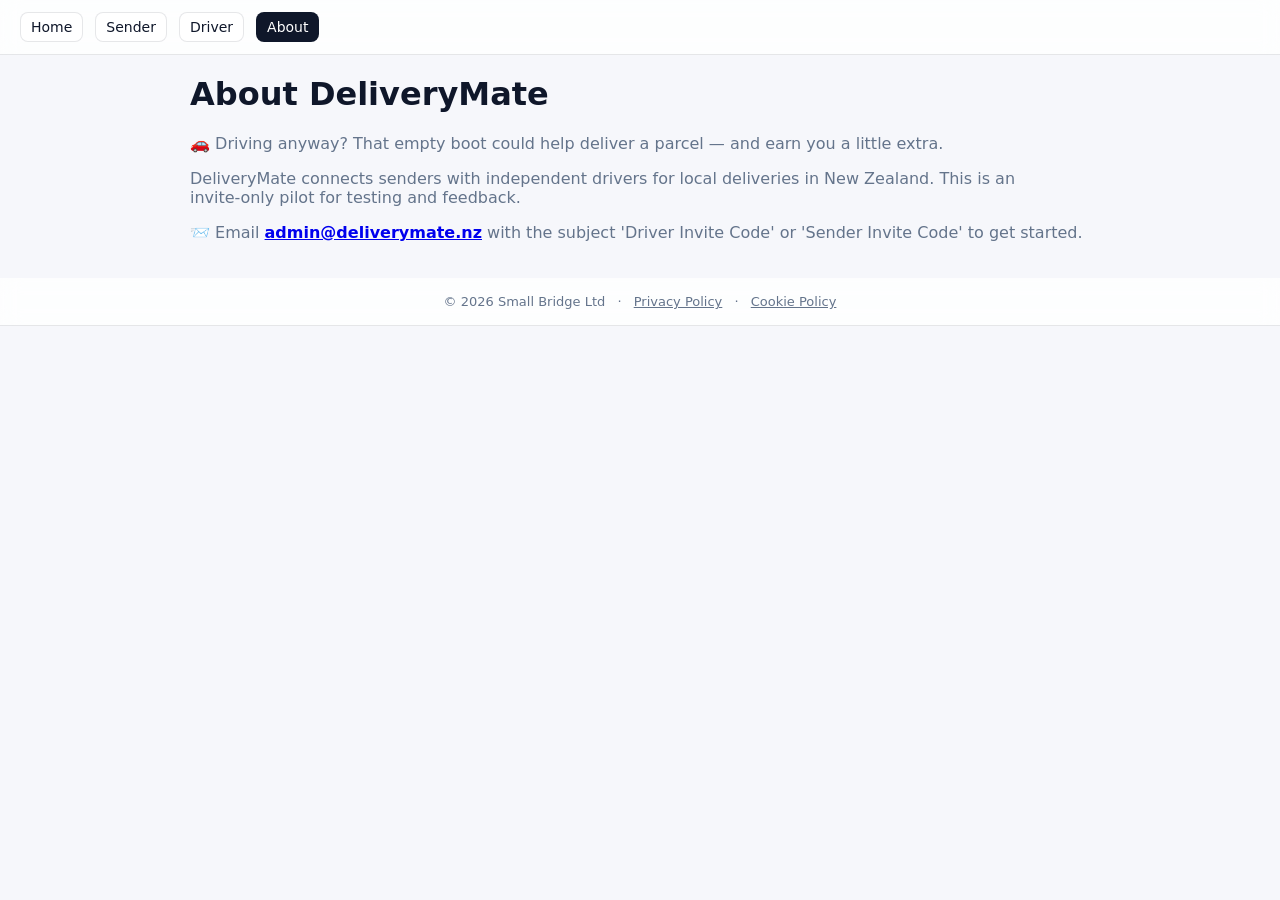
==== about.html @ eaee419b "Update about.html" ====
<!doctype html>
<html lang="en">
<head>
  <meta charset="utf-8" />
  <meta name="viewport" content="width=device-width, initial-scale=1" />
  <title>DeliveryMate — About</title>
  <link rel="stylesheet" href="/css/main.css" />
  <link rel="stylesheet" href="/css/components.css" />
  <link rel="stylesheet" href="/css/layout.css" />
  <script type="module" src="/js/app.js"></script>
</head>

<body>
  <header class="topbar">
    <nav class="nav">
      <a href="/index.html">Home</a>
      <a href="/sender.html">Sender</a>
      <a href="/driver.html">Driver</a>
      <a href="/about.html" class="active">About</a>
      <a href="/admin.html" id="navAdmin">Admin</a>
    </nav>
  </header>

 <main class="container">
  <h1>About DeliveryMate</h1>
  <p class="muted">
  🚗  Driving anyway?
    That empty boot could help deliver a parcel — and earn you a little extra. </p>
    <p class="muted"> DeliveryMate connects senders with independent drivers for local deliveries in New Zealand.
    This is an invite‑only pilot for testing and feedback. </p>
    <p class="muted">📨 Email <strong><a href="mailto:admin@deliverymate.nz">admin@deliverymate.nz</a></strong> with the subject 'Driver Invite Code' or 'Sender Invite Code' to get started.
  </p>
</main>
  <!-- Add this just before </body> on every page -->

<footer class="topbar" style="margin-top: auto; padding: 16px 0; text-align: center; font-size: 13px;">
  <span class="muted">© 2026 Small Bridge Ltd</span>
  <span class="muted" style="margin: 0 8px;">·</span>
  <a href="/terms/privacy-policy.html" class="muted">Privacy Policy</a>
  <span class="muted" style="margin: 0 8px;">·</span>
  <a href="/terms/cookie-policy.html" class="muted">Cookie Policy</a>
</footer>

</body>
</html>
---- css/main.css ----
:root {
  --bg: #f6f7fb;
  --card: #ffffff;
  --text: #0f172a;
  --muted: #64748b;
  --border: rgba(15,23,42,.10);
  --radius: 16px;
  --primary: #0f172a;
  --primary-hover: #1e293b;
}

body {
  margin: 0;
  background: var(--bg);
  font-family: system-ui, -apple-system, Segoe UI, Roboto, sans-serif;
  color: var(--text);
}

h1, h2, h3 {
  margin-top: 0;
}

.muted {
  color: var(--muted);
}

.btn-row {
  display: flex;
  gap: 10px;
  flex-wrap: wrap;
}

/* ✅ Minimal form styling for consistent look */
label {
  display: block;
  margin-top: 10px;
  font-size: 14px;
  font-weight: 600;
  color: rgba(15,23,42,.82);
}

input, select, textarea {
  width: 100%;
  box-sizing: border-box;
  margin-top: 6px;
  padding: 10px 12px;
  border-radius: 12px;
  border: 1px solid rgba(15,23,42,.18);
  background: #fff;
  color: var(--text);
  font-size: 14px;
  outline: none;
}

textarea { min-height: 90px; resize: vertical; }

input[type="file"] {
  padding: 10px;
}

hr {
  border: 0;
  border-top: 1px solid rgba(15,23,42,.12);
}

/* ✅ Keyboard focus */
:focus-visible {
  outline: 3px solid rgba(2,132,199,.35);
  outline-offset: 2px;
}
---- css/components.css ----
/* Buttons */
.btn {
  padding: 10px 14px;
  border-radius: 12px;
  border: 1px solid var(--primary);
  background: var(--primary);
  color: #fff;
  cursor: pointer;
  font-weight: 600;
  letter-spacing: .2px;
  transition: background .15s, opacity .15s, transform .05s;
  display: inline-flex;
  align-items: center;
  justify-content: center;
  gap: 8px;
}

/* Ensure <a class="btn"> looks like a button */
a.btn { text-decoration: none; }
a.btn:visited { color: #fff; }

.btn:hover {
  background: var(--primary-hover);
}

.btn:active {
  transform: translateY(1px);
}

.btn.secondary {
  background: #fff;
  color: var(--primary);
  border-color: rgba(15,23,42,.22);
}

.btn.ghost {
  background: transparent;
  color: var(--primary);
  border-color: rgba(15,23,42,.12);
}

.btn:disabled {
  opacity: .55;
  cursor: not-allowed;
}

/* Cards */
.card {
  background: var(--card);
  border: 1px solid var(--border);
  border-radius: var(--radius);
  padding: 16px;
  margin: 14px 0;
  box-shadow: 0 2px 0 rgba(15,23,42,.02);
}

.card.compact {
  padding: 12px;
}

/* Alerts */
.alert {
  margin: 10px 0;
  padding: 12px 14px;
  border-radius: 12px;
  font-size: 14px;
  line-height: 1.4;
}

.alert.success {
  background: rgba(34,197,94,.12);
  border: 1px solid rgba(34,197,94,.25);
  color: #166534;
}

.alert.error {
  background: rgba(239,68,68,.12);
  border: 1px solid rgba(239,68,68,.25);
  color: #991b1b;
}

/* Pilot banner (copy-only; no logic) */
.banner {
  margin: 14px 0;
  padding: 12px 14px;
  border-radius: 14px;
  border: 1px solid rgba(15,23,42,.14);
  background: rgba(2,132,199,.08);
}

.banner strong { font-weight: 700; }

/* Status UI */
.pill {
  display: inline-flex;
  align-items: center;
  gap: 8px;
  padding: 6px 10px;
  border-radius: 999px;
  border: 1px solid rgba(15,23,42,.14);
  background: rgba(15,23,42,.03);
  font-size: 13px;
  font-weight: 650;
}

.timeline {
  margin: 10px 0 4px;
  display: flex;
  flex-wrap: wrap;
  gap: 8px;
}

.step {
  display: inline-flex;
  align-items: center;
  gap: 8px;
  padding: 6px 10px;
  border-radius: 999px;
  border: 1px solid rgba(15,23,42,.14);
  font-size: 13px;
}

.step.done {
  background: rgba(34,197,94,.10);
  border-color: rgba(34,197,94,.22);
}

.step.active {
  background: rgba(2,132,199,.10);
  border-color: rgba(2,132,199,.22);
}

.step.todo {
  background: rgba(15,23,42,.02);
}

.next-action {
  margin-top: 10px;
  padding-top: 10px;
  border-top: 1px solid rgba(15,23,42,.10);
  font-size: 14px;
}

/* Debug JSON (kept for pilot troubleshooting; hidden by default) */
details.debug {
  margin-top: 10px;
}

details.debug > summary {
  cursor: pointer;
  color: rgba(15,23,42,.72);
  font-size: 13px;
}

/* JSON viewer */
pre {
  background: #0f172a;
  color: #e2e8f0;
  padding: 12px;
  border-radius: 12px;
  overflow: auto;
  border: 1px solid rgba(255,255,255,.08);
}

/* Utility spacing */
.mt-2 { margin-top: 10px; }
.mb-2 { margin-bottom: 10px; }

/* Tables (admin dashboard) */
.table {
  width: 100%;
  border-collapse: collapse;
}

.table th,
.table td {
  padding: 8px 10px;
  border-bottom: 1px solid rgba(15,23,42,.10);
  text-align: left;
  vertical-align: top;
  font-size: 14px;
}

.table thead th {
  font-weight: 600;
  color: rgba(15,23,42,.72);
}

/* Issue report output */
#senderIssueOut, #driverIssueOut { min-height: 80px; white-space: pre-wrap; }

/* Sender/Driver gating (pilot convenience) */
.locked .requires-sender { display: none; }
.locked .requires-driver { display: none; }

#senderAuthControls, #driverAuthControls { margin-top: 10px; }

.hidden { display: none; }

/* Auth-gated dashboards */
.locked #senderDashboard, .locked #driverDashboard { display: none; }

/* ✅ IMPORTANT: keep auth area visible even when unlocked (so Logout is always available) */
.unlocked #senderAuthArea, .unlocked #driverAuthArea { display: block; }

/* Inline action result (sender/driver) */
.result { margin-top: 10px; }
.result .alert { margin: 0; }
.details-hint { margin-top: 8px; }
---- css/layout.css ----
/* Page container */
.container {
  max-width: 900px;
  margin: 0 auto;
  padding: 20px;
}

/* Top navigation bar */
.topbar {
  background: rgba(255,255,255,.8);
  backdrop-filter: blur(10px);
  border-bottom: 1px solid var(--border);
  padding: 12px 20px;
  position: sticky;
  top: 0;
  z-index: 50;
}

/* Navigation links */
.nav {
  display: flex;
  gap: 12px;

  /* ✅ Mobile-friendly nav */
  flex-wrap: wrap;
}

@media (max-width: 560px) {
  .nav {
    flex-wrap: nowrap;
    overflow-x: auto;
    -webkit-overflow-scrolling: touch;
    padding-bottom: 6px;
  }
  .nav a {
    white-space: nowrap;
  }
}

.nav a {
  text-decoration: none;
  color: var(--primary);
  padding: 6px 10px;
  border-radius: 8px;
  background: rgba(255,255,255,.6);
  border: 1px solid var(--border);
  font-size: 14px;
}

.nav a.active {
  background: var(--primary);
  color: #fff;
}

/* Grid (used in admin dashboard) */
.grid {
  display: grid;
  grid-template-columns: repeat(auto-fit, minmax(180px, 1fr));
  gap: 12px;
}
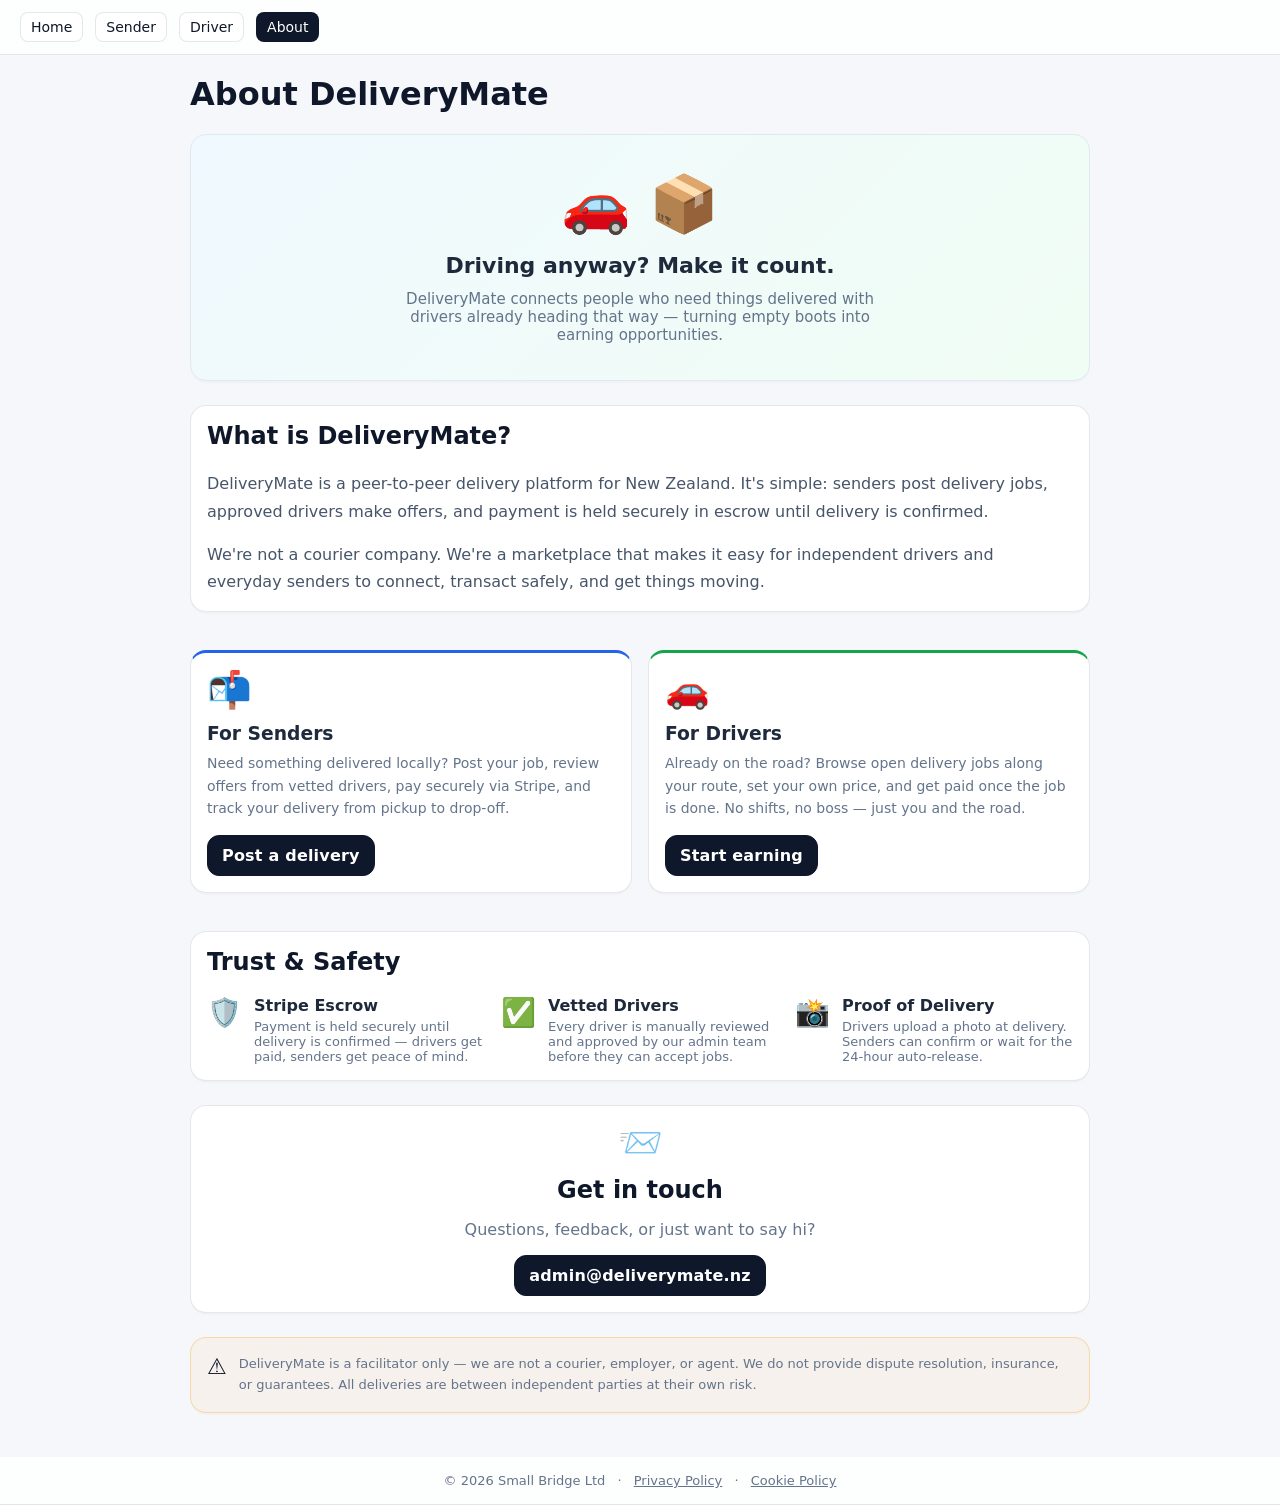
==== commit 24aca2b6: "Update about.html" ====
--- a/about.html
+++ b/about.html
@@ -21,25 +21,111 @@
     </nav>
   </header>
 
- <main class="container">
-  <h1>About DeliveryMate</h1>
-  <p class="muted">
-  🚗  Driving anyway?
-    That empty boot could help deliver a parcel — and earn you a little extra. </p>
-    <p class="muted"> DeliveryMate connects senders with independent drivers for local deliveries in New Zealand.
-    This is an invite‑only pilot for testing and feedback. </p>
-    <p class="muted">📨 Email <strong><a href="mailto:admin@deliverymate.nz">admin@deliverymate.nz</a></strong> with the subject 'Driver Invite Code' or 'Sender Invite Code' to get started.
-  </p>
-</main>
-  <!-- Add this just before </body> on every page -->
+  <main class="container">
+    <h1>About DeliveryMate</h1>
 
-<footer class="topbar" style="margin-top: auto; padding: 16px 0; text-align: center; font-size: 13px;">
-  <span class="muted">© 2026 Small Bridge Ltd</span>
-  <span class="muted" style="margin: 0 8px;">·</span>
-  <a href="/terms/privacy-policy.html" class="muted">Privacy Policy</a>
-  <span class="muted" style="margin: 0 8px;">·</span>
-  <a href="/terms/cookie-policy.html" class="muted">Cookie Policy</a>
-</footer>
+    <!-- Hero tagline -->
+    <div class="card" style="text-align:center; padding:36px 24px; margin-bottom:24px; background:linear-gradient(135deg, #f0f9ff 0%, #f0fdf4 100%); border:1px solid #e2e8f0;">
+      <div style="font-size:56px; margin-bottom:16px;">🚗 📦</div>
+      <h2 style="margin:0 0 12px; font-size:22px; color:#1e293b;">Driving anyway? Make it count.</h2>
+      <p style="margin:0; color:#64748b; font-size:15px; max-width:480px; margin:0 auto;">
+        DeliveryMate connects people who need things delivered with drivers already heading that way — turning empty boots into earning opportunities.
+      </p>
+    </div>
+
+    <!-- What we do -->
+    <div class="card" style="margin-bottom:24px;">
+      <h2 style="margin-bottom:20px;">What is DeliveryMate?</h2>
+      <p style="color:#475569; line-height:1.7;">
+        DeliveryMate is a peer-to-peer delivery platform for New Zealand. It's simple: senders post delivery jobs, approved drivers make offers, and payment is held securely in escrow until delivery is confirmed.
+      </p>
+      <p style="color:#475569; line-height:1.7; margin-bottom:0;">
+        We're not a courier company. We're a marketplace that makes it easy for independent drivers and everyday senders to connect, transact safely, and get things moving.
+      </p>
+    </div>
+
+    <!-- Two sides -->
+    <div style="display:flex; gap:16px; flex-wrap:wrap; margin-bottom:24px;">
+
+      <div class="card" style="flex:1; min-width:220px; border-top:3px solid #2563eb;">
+        <div style="font-size:36px; margin-bottom:12px;">📬</div>
+        <h3 style="margin:0 0 8px; color:#1e293b;">For Senders</h3>
+        <p style="margin:0; color:#64748b; font-size:14px; line-height:1.6;">
+          Need something delivered locally? Post your job, review offers from vetted drivers, pay securely via Stripe, and track your delivery from pickup to drop-off.
+        </p>
+        <a href="/sender.html" class="btn" style="display:inline-block; margin-top:16px;">Post a delivery</a>
+      </div>
+
+      <div class="card" style="flex:1; min-width:220px; border-top:3px solid #16a34a;">
+        <div style="font-size:36px; margin-bottom:12px;">🚗</div>
+        <h3 style="margin:0 0 8px; color:#1e293b;">For Drivers</h3>
+        <p style="margin:0; color:#64748b; font-size:14px; line-height:1.6;">
+          Already on the road? Browse open delivery jobs along your route, set your own price, and get paid once the job is done. No shifts, no boss — just you and the road.
+        </p>
+        <a href="/driver.html" class="btn" style="display:inline-block; margin-top:16px;">Start earning</a>
+      </div>
+
+    </div>
+
+    <!-- Trust & Safety -->
+    <div class="card" style="margin-bottom:24px;">
+      <h2 style="margin-bottom:20px;">Trust &amp; Safety</h2>
+      <div style="display:flex; gap:16px; flex-wrap:wrap;">
+
+        <div style="flex:1; min-width:180px; display:flex; gap:12px; align-items:flex-start;">
+          <div style="font-size:28px;">🛡️</div>
+          <div>
+            <div style="font-weight:600; margin-bottom:4px; color:#1e293b;">Stripe Escrow</div>
+            <div style="font-size:13px; color:#64748b;">Payment is held securely until delivery is confirmed — drivers get paid, senders get peace of mind.</div>
+          </div>
+        </div>
+
+        <div style="flex:1; min-width:180px; display:flex; gap:12px; align-items:flex-start;">
+          <div style="font-size:28px;">✅</div>
+          <div>
+            <div style="font-weight:600; margin-bottom:4px; color:#1e293b;">Vetted Drivers</div>
+            <div style="font-size:13px; color:#64748b;">Every driver is manually reviewed and approved by our admin team before they can accept jobs.</div>
+          </div>
+        </div>
+
+        <div style="flex:1; min-width:180px; display:flex; gap:12px; align-items:flex-start;">
+          <div style="font-size:28px;">📸</div>
+          <div>
+            <div style="font-weight:600; margin-bottom:4px; color:#1e293b;">Proof of Delivery</div>
+            <div style="font-size:13px; color:#64748b;">Drivers upload a photo at delivery. Senders can confirm or wait for the 24-hour auto-release.</div>
+          </div>
+        </div>
+
+      </div>
+    </div>
+
+    <!-- Contact -->
+    <div class="card" style="margin-bottom:24px; text-align:center;">
+      <div style="font-size:36px; margin-bottom:12px;">📨</div>
+      <h2 style="margin:0 0 8px;">Get in touch</h2>
+      <p style="color:#64748b; margin-bottom:16px;">Questions, feedback, or just want to say hi?</p>
+      <a href="mailto:admin@deliverymate.nz" class="btn">admin@deliverymate.nz</a>
+    </div>
+
+    <!-- Disclaimer -->
+    <div class="card" style="background:rgba(245,158,11,.06); border:1px solid rgba(245,158,11,.3); margin-bottom:24px;">
+      <div style="display:flex; gap:12px; align-items:flex-start;">
+        <div style="font-size:22px;">⚠️</div>
+        <div style="font-size:13px; color:#64748b; line-height:1.6;">
+          DeliveryMate is a facilitator only — we are not a courier, employer, or agent. We do not provide dispute resolution, insurance, or guarantees. All deliveries are between independent parties at their own risk.
+        </div>
+      </div>
+    </div>
+
+  </main>
+
+  <footer class="topbar" style="margin-top: auto; padding: 16px 0; text-align: center; font-size: 13px;">
+    <span class="muted">© 2026 Small Bridge Ltd</span>
+    <span class="muted" style="margin: 0 8px;">·</span>
+    <a href="/terms/privacy-policy.html" class="muted">Privacy Policy</a>
+    <span class="muted" style="margin: 0 8px;">·</span>
+    <a href="/terms/cookie-policy.html" class="muted">Cookie Policy</a>
+  </footer>
 
 </body>
 </html>
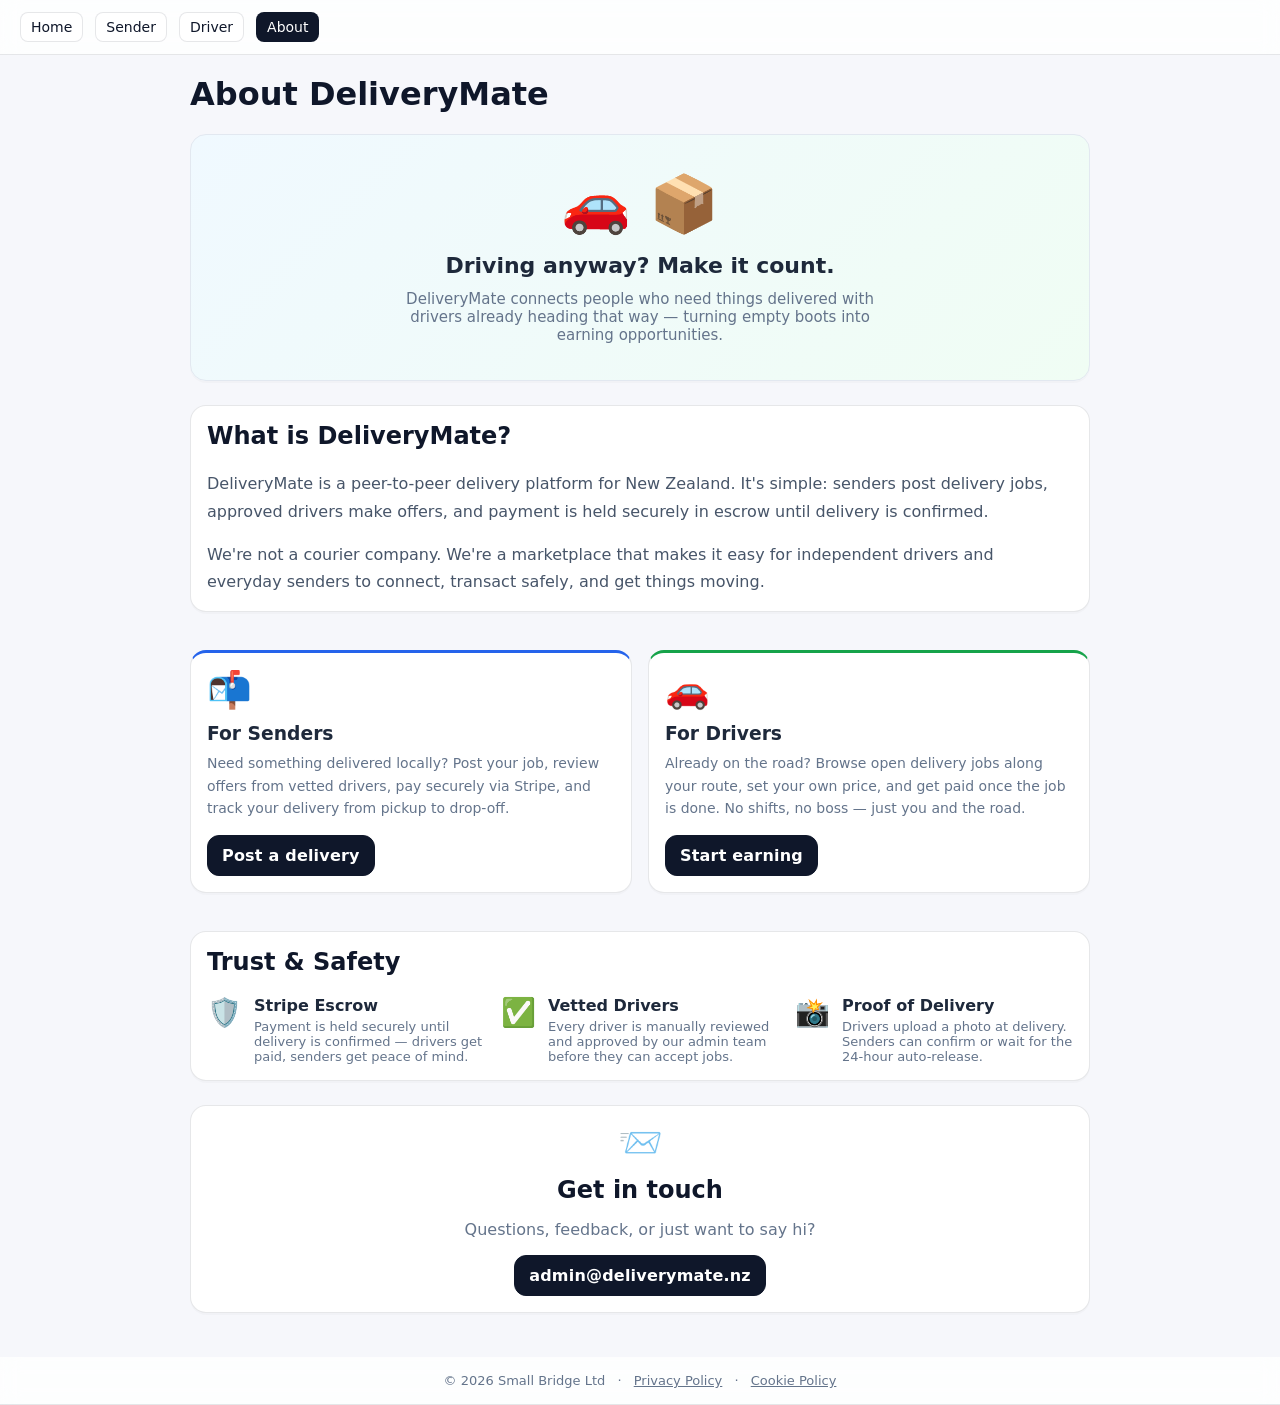
==== commit 0c8db5ca: "Update about.html" ====
--- a/about.html
+++ b/about.html
@@ -107,15 +107,6 @@
       <a href="mailto:admin@deliverymate.nz" class="btn">admin@deliverymate.nz</a>
     </div>
 
-    <!-- Disclaimer -->
-    <div class="card" style="background:rgba(245,158,11,.06); border:1px solid rgba(245,158,11,.3); margin-bottom:24px;">
-      <div style="display:flex; gap:12px; align-items:flex-start;">
-        <div style="font-size:22px;">⚠️</div>
-        <div style="font-size:13px; color:#64748b; line-height:1.6;">
-          DeliveryMate is a facilitator only — we are not a courier, employer, or agent. We do not provide dispute resolution, insurance, or guarantees. All deliveries are between independent parties at their own risk.
-        </div>
-      </div>
-    </div>
 
   </main>
 
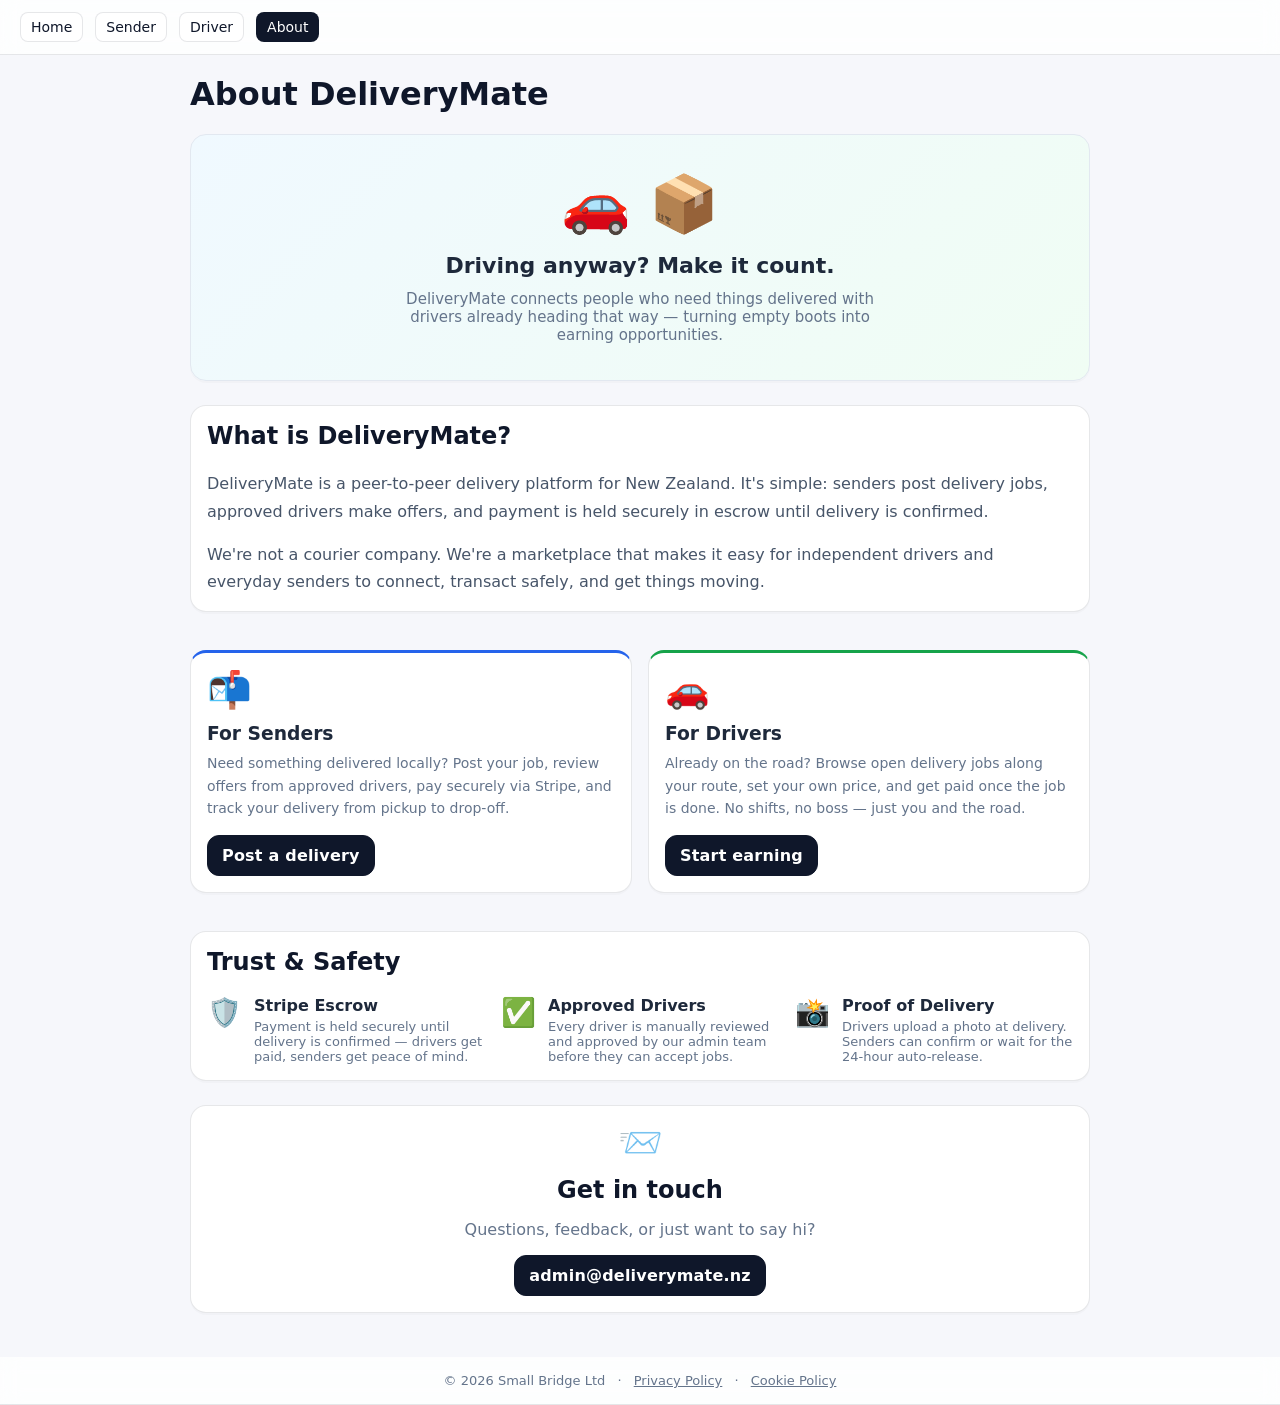
==== commit 39799965: "Update about.html" ====
--- a/about.html
+++ b/about.html
@@ -51,7 +51,7 @@
         <div style="font-size:36px; margin-bottom:12px;">📬</div>
         <h3 style="margin:0 0 8px; color:#1e293b;">For Senders</h3>
         <p style="margin:0; color:#64748b; font-size:14px; line-height:1.6;">
-          Need something delivered locally? Post your job, review offers from vetted drivers, pay securely via Stripe, and track your delivery from pickup to drop-off.
+          Need something delivered locally? Post your job, review offers from approved drivers, pay securely via Stripe, and track your delivery from pickup to drop-off.
         </p>
         <a href="/sender.html" class="btn" style="display:inline-block; margin-top:16px;">Post a delivery</a>
       </div>
@@ -83,7 +83,7 @@
         <div style="flex:1; min-width:180px; display:flex; gap:12px; align-items:flex-start;">
           <div style="font-size:28px;">✅</div>
           <div>
-            <div style="font-weight:600; margin-bottom:4px; color:#1e293b;">Vetted Drivers</div>
+            <div style="font-weight:600; margin-bottom:4px; color:#1e293b;">Approved Drivers</div>
             <div style="font-size:13px; color:#64748b;">Every driver is manually reviewed and approved by our admin team before they can accept jobs.</div>
           </div>
         </div>
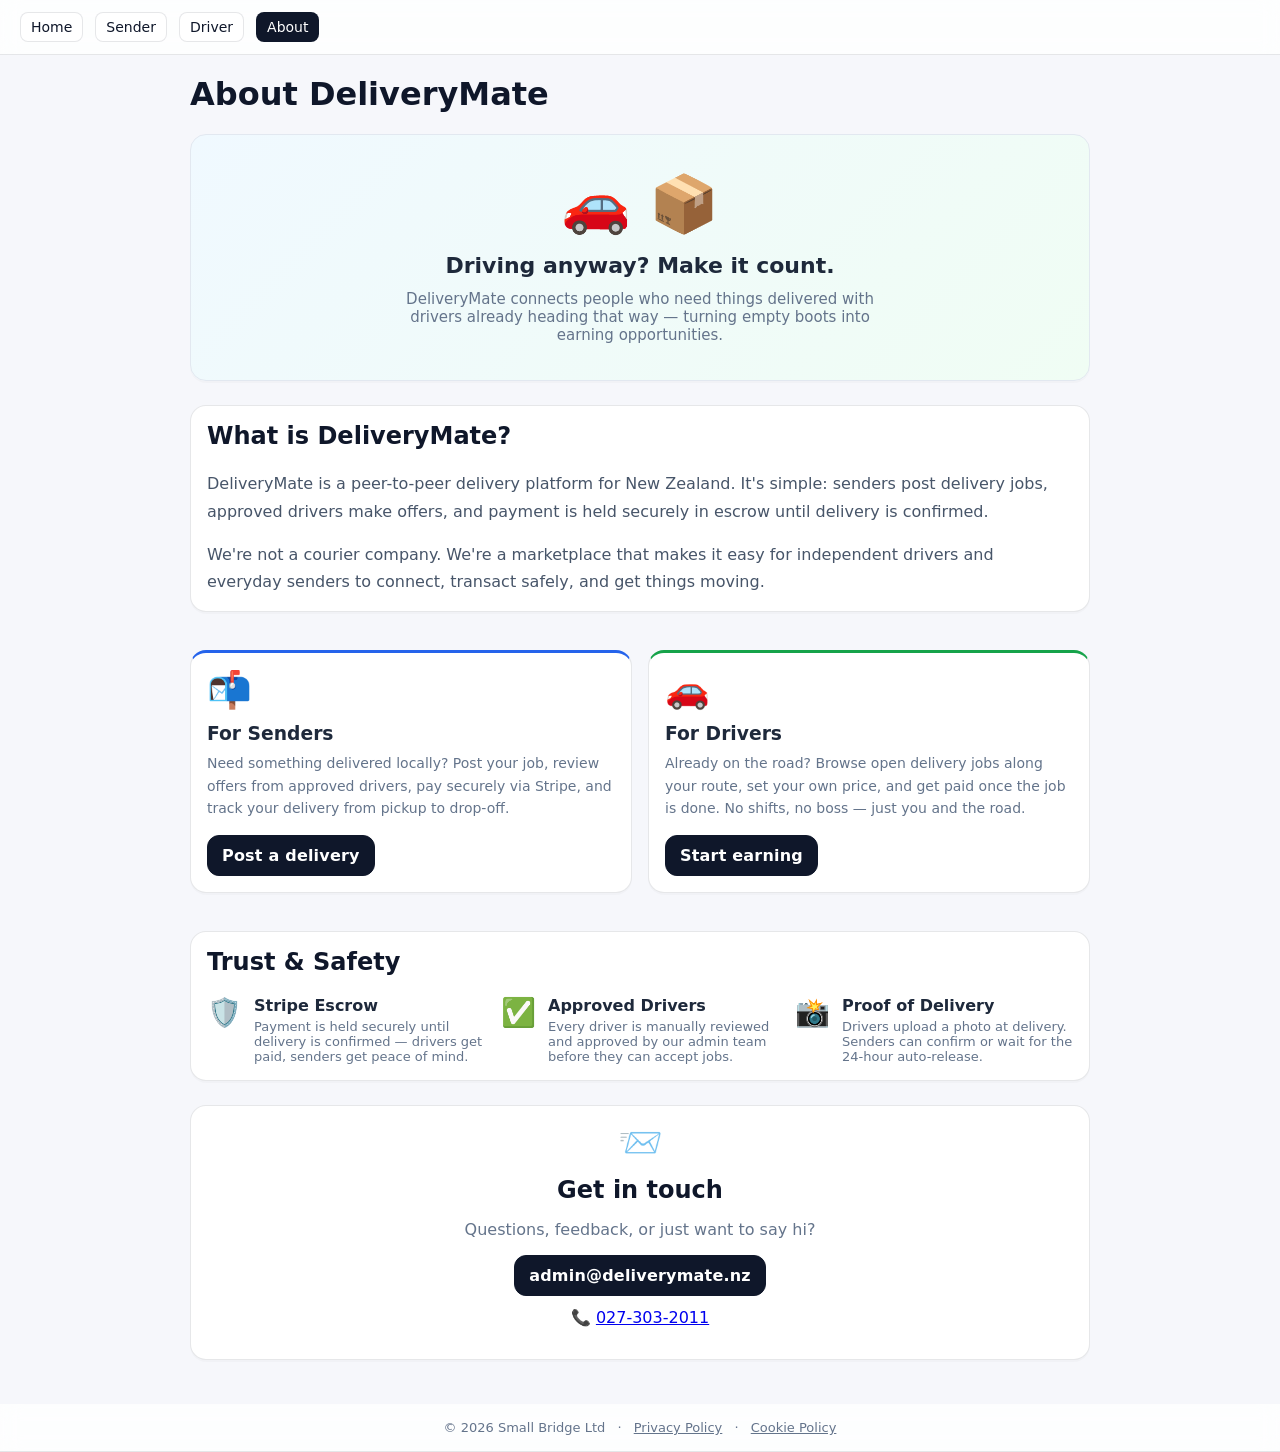
==== commit ffef7e26: "Update about.html" ====
--- a/about.html
+++ b/about.html
@@ -99,14 +99,14 @@
       </div>
     </div>
 
-    <!-- Contact -->
-    <div class="card" style="margin-bottom:24px; text-align:center;">
-      <div style="font-size:36px; margin-bottom:12px;">📨</div>
-      <h2 style="margin:0 0 8px;">Get in touch</h2>
-      <p style="color:#64748b; margin-bottom:16px;">Questions, feedback, or just want to say hi?</p>
-      <a href="mailto:admin@deliverymate.nz" class="btn">admin@deliverymate.nz</a>
-    </div>
-
+  <!-- Contact -->
+<div class="card" style="margin-bottom:24px; text-align:center;">
+  <div style="font-size:36px; margin-bottom:12px;">📨</div>
+  <h2 style="margin:0 0 8px;">Get in touch</h2>
+  <p style="color:#64748b; margin-bottom:16px;">Questions, feedback, or just want to say hi?</p>
+  <a href="mailto:admin@deliverymate.nz" class="btn">admin@deliverymate.nz</a>
+  <p style="color:#64748b; margin-top:12px;">📞 <a href="tel:+6427303201">027-303-2011</a></p>
+</div>
 
   </main>
 
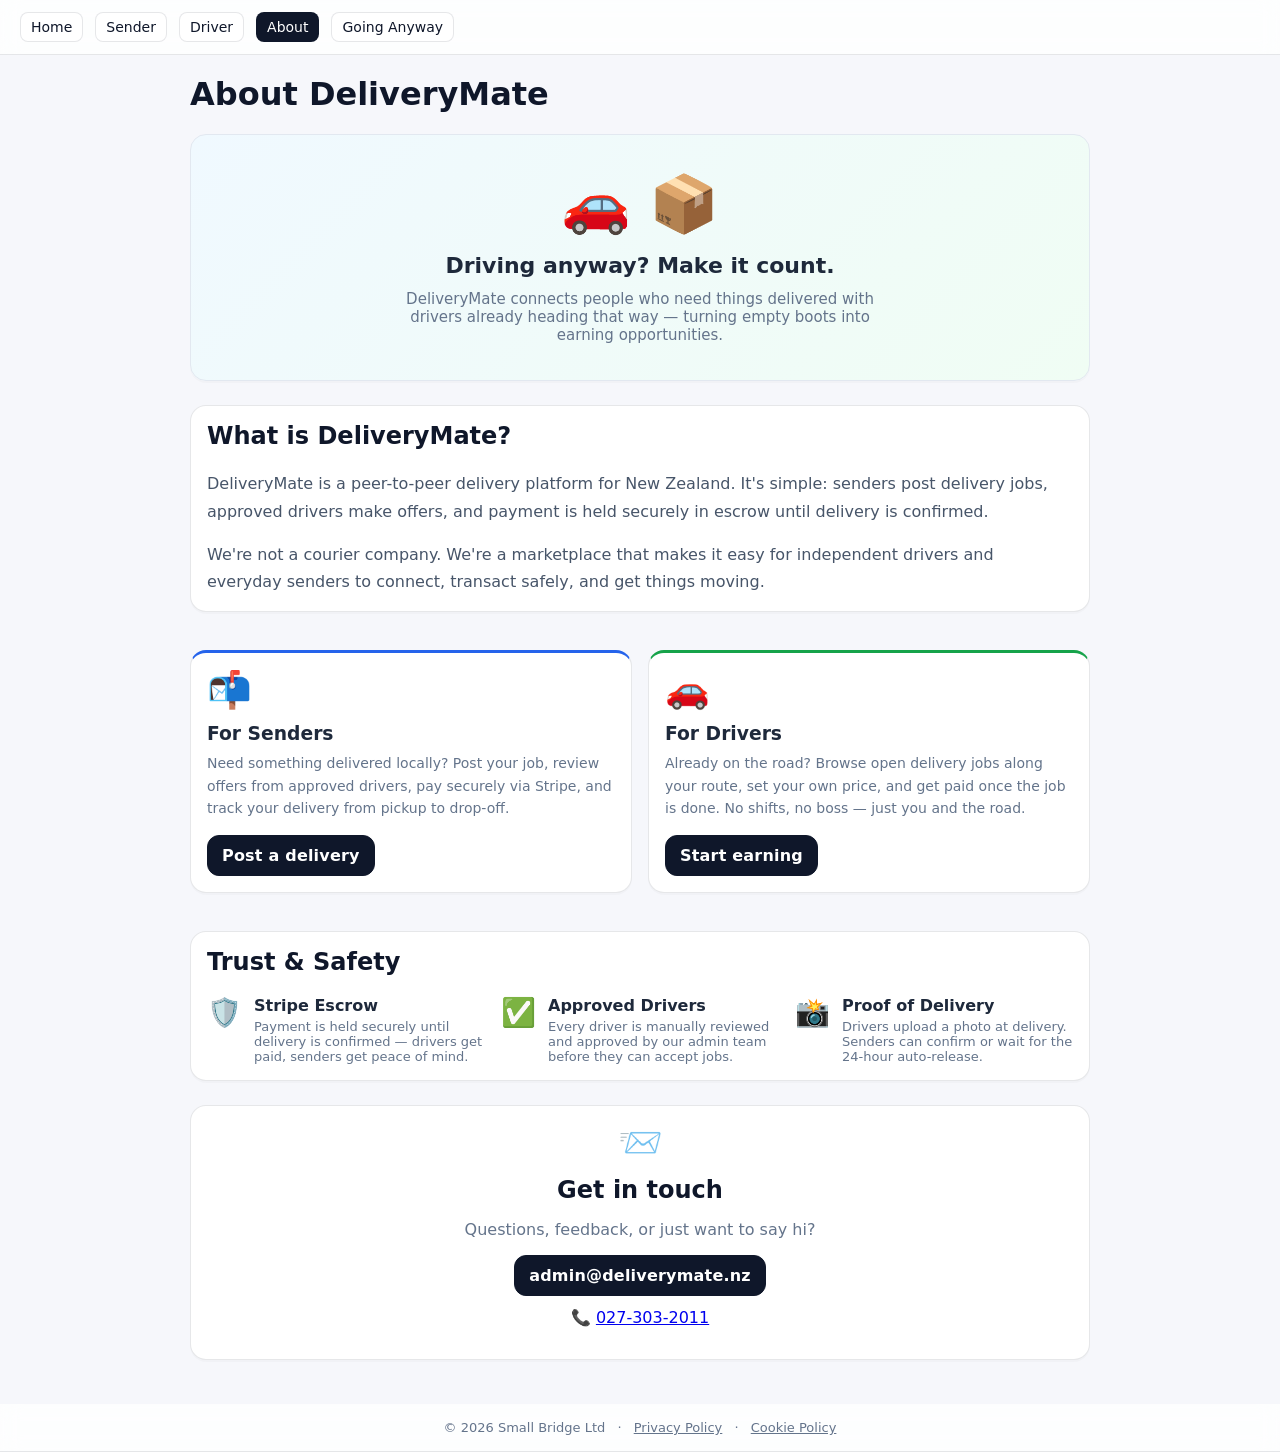
==== commit 356529bd: "Update about.html" ====
--- a/about.html
+++ b/about.html
@@ -17,7 +17,8 @@
       <a href="/sender.html">Sender</a>
       <a href="/driver.html">Driver</a>
       <a href="/about.html" class="active">About</a>
-      <a href="/admin.html" id="navAdmin">Admin</a>
+      <a href="/going-anyway.html">Going Anyway</a>
+      <a href="/admin.html" id="navAdmin" style="display:none;">Admin</a>
     </nav>
   </header>
 
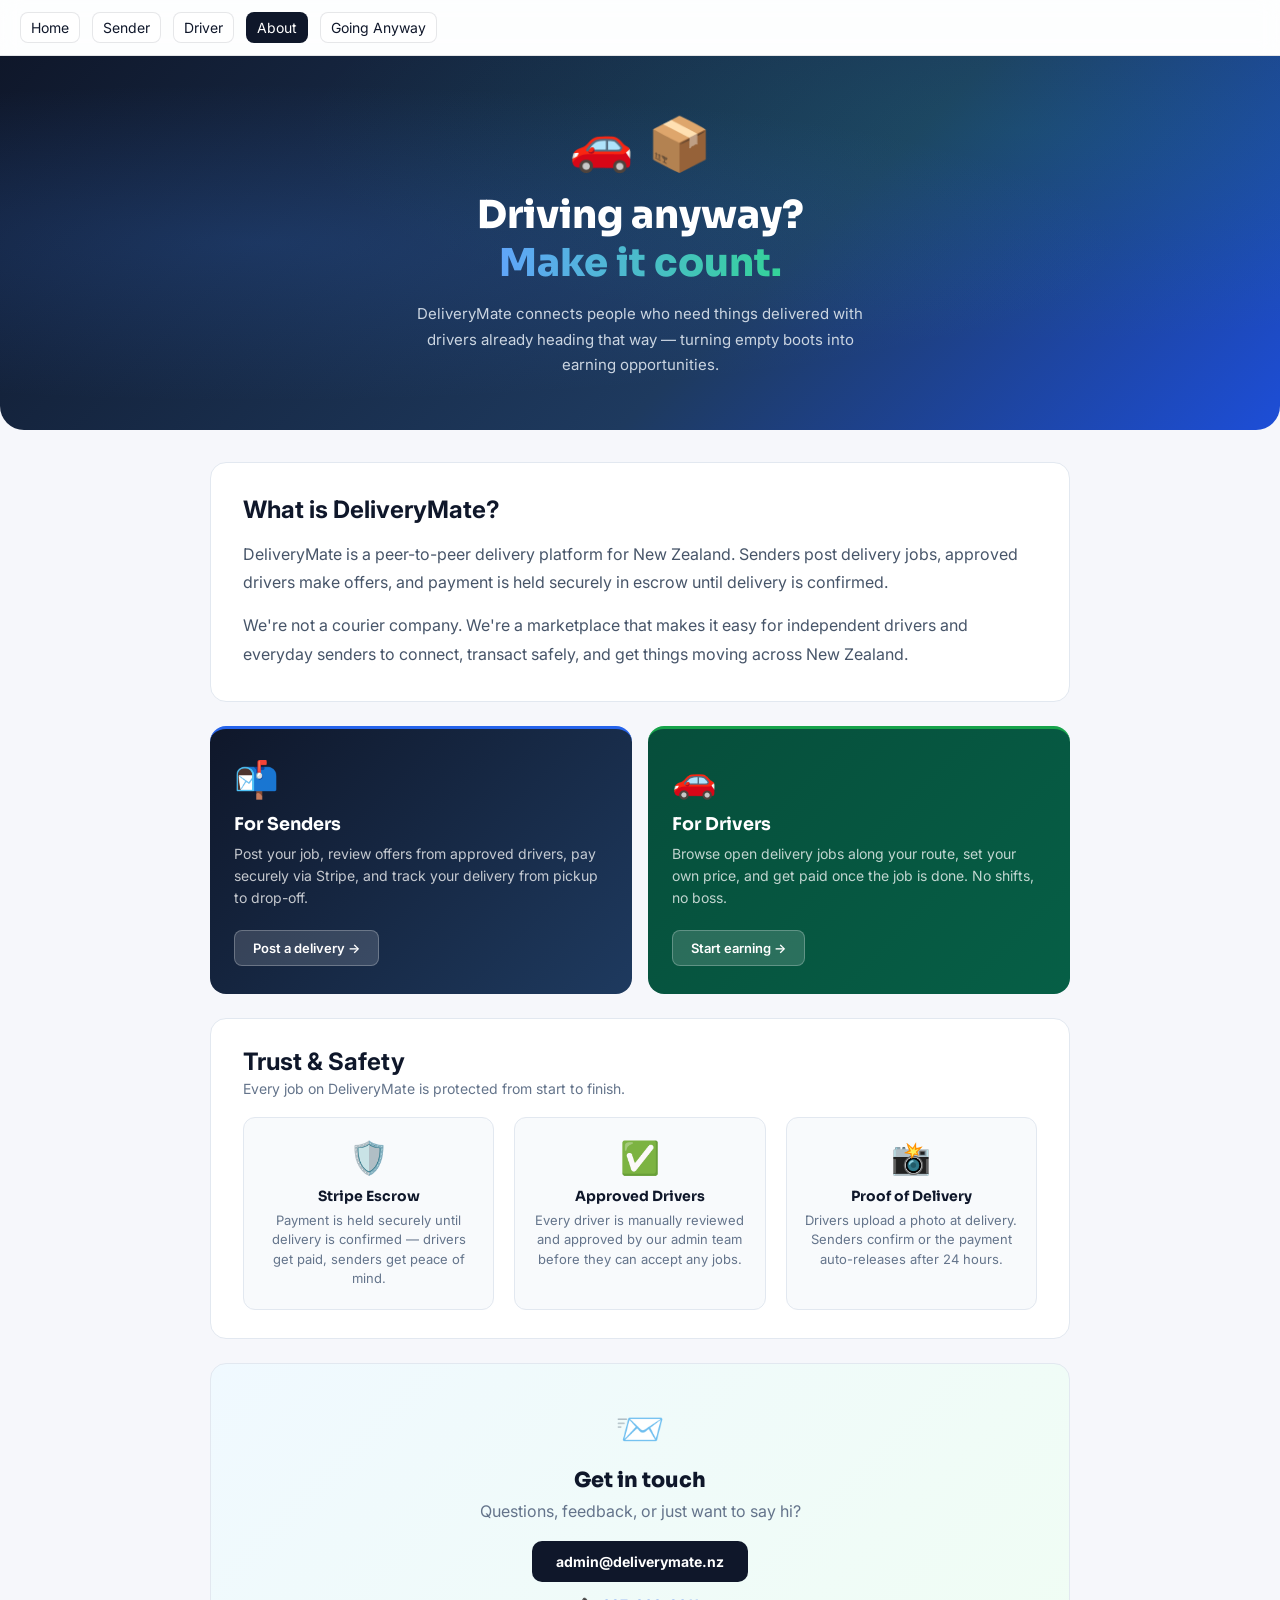
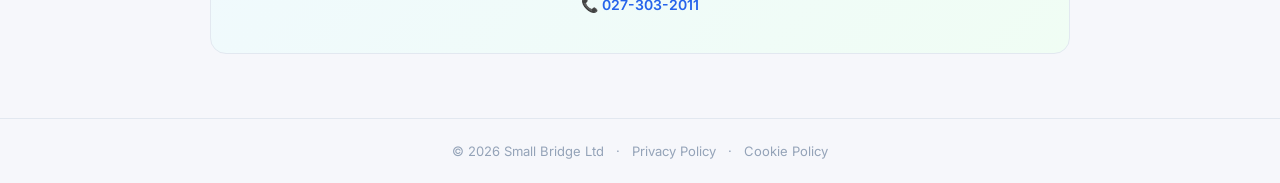
==== commit 46a5d5fe: "Update about.html" ====
--- a/about.html
+++ b/about.html
@@ -8,6 +8,126 @@
   <link rel="stylesheet" href="/css/components.css" />
   <link rel="stylesheet" href="/css/layout.css" />
   <script type="module" src="/js/app.js"></script>
+  <link rel="preconnect" href="https://fonts.googleapis.com">
+  <link rel="preconnect" href="https://fonts.gstatic.com" crossorigin>
+  <link href="https://fonts.googleapis.com/css2?family=Sora:wght@600;700;800&family=Inter:wght@400;500;600&display=swap" rel="stylesheet">
+
+  <style>
+    body { font-family: 'Inter', sans-serif; }
+
+    /* ── Hero ── */
+    .about-hero {
+      background: linear-gradient(135deg, #0f172a 0%, #1e3a5f 60%, #1d4ed8 100%);
+      color: white;
+      padding: 56px 32px 52px;
+      border-radius: 0 0 24px 24px;
+      margin-bottom: 32px;
+      text-align: center;
+      position: relative;
+      overflow: hidden;
+    }
+    .about-hero::before {
+      content: '';
+      position: absolute; inset: 0;
+      background:
+        radial-gradient(ellipse at 20% 50%, rgba(59,130,246,0.18) 0%, transparent 60%),
+        radial-gradient(ellipse at 80% 20%, rgba(16,185,129,0.12) 0%, transparent 50%);
+      pointer-events: none;
+    }
+    .about-hero-emoji { font-size: 52px; margin-bottom: 16px; display: block; position: relative; }
+    .about-hero h1 {
+      font-family: 'Sora', sans-serif;
+      font-size: clamp(1.6rem, 4vw, 2.4rem);
+      font-weight: 800; margin: 0 0 14px; color: white; position: relative;
+    }
+    .about-hero h1 span {
+      background: linear-gradient(90deg, #60a5fa, #34d399);
+      -webkit-background-clip: text; -webkit-text-fill-color: transparent; background-clip: text;
+    }
+    .about-hero p {
+      font-size: 15px; color: #cbd5e1; max-width: 480px;
+      margin: 0 auto; line-height: 1.7; position: relative;
+    }
+
+    /* ── Layout ── */
+    .about-body { max-width: 860px; margin: 0 auto; padding: 0 20px 40px; }
+
+    /* ── Section headings ── */
+    .card h2 { font-family: 'Sora', sans-serif; font-size: 1.2rem; font-weight: 700; color: #0f172a; }
+    .card h3 { font-family: 'Sora', sans-serif; font-weight: 700; }
+
+    /* ── What we do ── */
+    .what-card {
+      background: white; border: 1px solid #e2e8f0; border-radius: 16px;
+      padding: 32px; margin-bottom: 24px;
+    }
+    .what-card p { color: #475569; line-height: 1.8; margin: 0 0 14px; }
+    .what-card p:last-child { margin-bottom: 0; }
+
+    /* ── Role cards ── */
+    .role-pair { display: grid; grid-template-columns: 1fr 1fr; gap: 16px; margin-bottom: 24px; }
+    @media (max-width: 580px) { .role-pair { grid-template-columns: 1fr; } }
+
+    .role-card {
+      border-radius: 16px; padding: 28px 24px;
+      color: white; text-decoration: none; display: block;
+      transition: transform .2s, box-shadow .2s;
+    }
+    .role-card:hover { transform: translateY(-3px); box-shadow: 0 16px 32px rgba(0,0,0,.12); }
+    .role-card-sender { background: linear-gradient(135deg, #0f172a, #1e3a5f); border-top: 3px solid #2563eb; }
+    .role-card-driver { background: linear-gradient(135deg, #064e3b, #065f46); border-top: 3px solid #16a34a; }
+    .role-card-emoji { font-size: 36px; margin-bottom: 12px; display: block; }
+    .role-card h3 { font-family: 'Sora', sans-serif; font-size: 1.1rem; font-weight: 700; color: white; margin: 0 0 8px; }
+    .role-card p { font-size: 14px; color: rgba(255,255,255,0.75); line-height: 1.6; margin: 0 0 20px; }
+    .role-card-link {
+      display: inline-block; background: rgba(255,255,255,0.15);
+      border: 1px solid rgba(255,255,255,0.25); color: white;
+      padding: 9px 18px; border-radius: 8px; font-size: 13px;
+      font-weight: 600; text-decoration: none; transition: background .15s;
+    }
+    .role-card-link:hover { background: rgba(255,255,255,0.25); }
+
+    /* ── Trust items ── */
+    .trust-card {
+      background: white; border: 1px solid #e2e8f0; border-radius: 16px;
+      padding: 28px 32px; margin-bottom: 24px;
+    }
+    .trust-grid { display: grid; grid-template-columns: repeat(3, 1fr); gap: 20px; margin-top: 20px; }
+    @media (max-width: 580px) { .trust-grid { grid-template-columns: 1fr; } }
+
+    .trust-item {
+      background: #f8fafc; border: 1px solid #e2e8f0; border-radius: 12px;
+      padding: 20px 16px; text-align: center;
+      transition: box-shadow .2s, transform .2s;
+    }
+    .trust-item:hover { box-shadow: 0 6px 20px rgba(0,0,0,.06); transform: translateY(-2px); }
+    .trust-item-icon { font-size: 32px; margin-bottom: 10px; display: block; }
+    .trust-item-title { font-family: 'Sora', sans-serif; font-weight: 700; font-size: 14px; color: #0f172a; margin-bottom: 6px; }
+    .trust-item-desc { font-size: 13px; color: #64748b; line-height: 1.5; }
+
+    /* ── Contact ── */
+    .contact-card {
+      background: linear-gradient(135deg, #f0f9ff 0%, #f0fdf4 100%);
+      border: 1px solid #e2e8f0; border-radius: 16px;
+      padding: 40px 32px; margin-bottom: 24px; text-align: center;
+    }
+    .contact-card h2 { font-family: 'Sora', sans-serif; font-size: 1.3rem; font-weight: 800; color: #0f172a; margin: 0 0 8px; }
+    .contact-card p { color: #64748b; margin: 0 0 20px; }
+    .contact-btn {
+      display: inline-block; background: #0f172a; color: white;
+      padding: 12px 24px; border-radius: 10px; font-weight: 700;
+      font-size: 14px; text-decoration: none; transition: background .15s;
+    }
+    .contact-btn:hover { background: #1e293b; }
+    .contact-phone { margin-top: 14px; color: #64748b; font-size: 14px; }
+    .contact-phone a { color: #2563eb; font-weight: 600; text-decoration: none; }
+    .contact-phone a:hover { text-decoration: underline; }
+
+    /* ── Footer ── */
+    .site-footer { text-align: center; padding: 24px; font-size: 13px; color: #94a3b8; border-top: 1px solid #e2e8f0; }
+    .site-footer a { color: #94a3b8; text-decoration: none; }
+    .site-footer a:hover { color: #64748b; }
+  </style>
 </head>
 
 <body>
@@ -22,101 +142,82 @@
     </nav>
   </header>
 
-  <main class="container">
-    <h1>About DeliveryMate</h1>
-
-    <!-- Hero tagline -->
-    <div class="card" style="text-align:center; padding:36px 24px; margin-bottom:24px; background:linear-gradient(135deg, #f0f9ff 0%, #f0fdf4 100%); border:1px solid #e2e8f0;">
-      <div style="font-size:56px; margin-bottom:16px;">🚗 📦</div>
-      <h2 style="margin:0 0 12px; font-size:22px; color:#1e293b;">Driving anyway? Make it count.</h2>
-      <p style="margin:0; color:#64748b; font-size:15px; max-width:480px; margin:0 auto;">
-        DeliveryMate connects people who need things delivered with drivers already heading that way — turning empty boots into earning opportunities.
+  <!-- Hero -->
+  <section class="about-hero">
+    <span class="about-hero-emoji">🚗 📦</span>
+    <h1>Driving anyway?<br><span>Make it count.</span></h1>
+    <p>DeliveryMate connects people who need things delivered with drivers already heading that way — turning empty boots into earning opportunities.</p>
+  </section>
+
+  <main class="about-body">
+
+    <!-- What we do -->
+    <div class="what-card">
+      <h2 style="margin:0 0 16px;">What is DeliveryMate?</h2>
+      <p>
+        DeliveryMate is a peer-to-peer delivery platform for New Zealand. Senders post delivery jobs, approved drivers make offers, and payment is held securely in escrow until delivery is confirmed.
       </p>
-    </div>
-
-    <!-- What we do -->
-    <div class="card" style="margin-bottom:24px;">
-      <h2 style="margin-bottom:20px;">What is DeliveryMate?</h2>
-      <p style="color:#475569; line-height:1.7;">
-        DeliveryMate is a peer-to-peer delivery platform for New Zealand. It's simple: senders post delivery jobs, approved drivers make offers, and payment is held securely in escrow until delivery is confirmed.
+      <p>
+        We're not a courier company. We're a marketplace that makes it easy for independent drivers and everyday senders to connect, transact safely, and get things moving across New Zealand.
       </p>
-      <p style="color:#475569; line-height:1.7; margin-bottom:0;">
-        We're not a courier company. We're a marketplace that makes it easy for independent drivers and everyday senders to connect, transact safely, and get things moving.
-      </p>
-    </div>
-
-    <!-- Two sides -->
-    <div style="display:flex; gap:16px; flex-wrap:wrap; margin-bottom:24px;">
-
-      <div class="card" style="flex:1; min-width:220px; border-top:3px solid #2563eb;">
-        <div style="font-size:36px; margin-bottom:12px;">📬</div>
-        <h3 style="margin:0 0 8px; color:#1e293b;">For Senders</h3>
-        <p style="margin:0; color:#64748b; font-size:14px; line-height:1.6;">
-          Need something delivered locally? Post your job, review offers from approved drivers, pay securely via Stripe, and track your delivery from pickup to drop-off.
-        </p>
-        <a href="/sender.html" class="btn" style="display:inline-block; margin-top:16px;">Post a delivery</a>
+    </div>
+
+    <!-- For senders / For drivers -->
+    <div class="role-pair">
+      <a class="role-card role-card-sender" href="/sender.html">
+        <span class="role-card-emoji">📬</span>
+        <h3>For Senders</h3>
+        <p>Post your job, review offers from approved drivers, pay securely via Stripe, and track your delivery from pickup to drop-off.</p>
+        <span class="role-card-link">Post a delivery →</span>
+      </a>
+      <a class="role-card role-card-driver" href="/driver.html">
+        <span class="role-card-emoji">🚗</span>
+        <h3>For Drivers</h3>
+        <p>Browse open delivery jobs along your route, set your own price, and get paid once the job is done. No shifts, no boss.</p>
+        <span class="role-card-link">Start earning →</span>
+      </a>
+    </div>
+
+    <!-- Trust & Safety -->
+    <div class="trust-card">
+      <h2 style="margin:0 0 4px;">Trust &amp; Safety</h2>
+      <p style="color:#64748b; font-size:14px; margin:0;">Every job on DeliveryMate is protected from start to finish.</p>
+      <div class="trust-grid">
+        <div class="trust-item">
+          <span class="trust-item-icon">🛡️</span>
+          <div class="trust-item-title">Stripe Escrow</div>
+          <div class="trust-item-desc">Payment is held securely until delivery is confirmed — drivers get paid, senders get peace of mind.</div>
+        </div>
+        <div class="trust-item">
+          <span class="trust-item-icon">✅</span>
+          <div class="trust-item-title">Approved Drivers</div>
+          <div class="trust-item-desc">Every driver is manually reviewed and approved by our admin team before they can accept any jobs.</div>
+        </div>
+        <div class="trust-item">
+          <span class="trust-item-icon">📸</span>
+          <div class="trust-item-title">Proof of Delivery</div>
+          <div class="trust-item-desc">Drivers upload a photo at delivery. Senders confirm or the payment auto-releases after 24 hours.</div>
+        </div>
       </div>
-
-      <div class="card" style="flex:1; min-width:220px; border-top:3px solid #16a34a;">
-        <div style="font-size:36px; margin-bottom:12px;">🚗</div>
-        <h3 style="margin:0 0 8px; color:#1e293b;">For Drivers</h3>
-        <p style="margin:0; color:#64748b; font-size:14px; line-height:1.6;">
-          Already on the road? Browse open delivery jobs along your route, set your own price, and get paid once the job is done. No shifts, no boss — just you and the road.
-        </p>
-        <a href="/driver.html" class="btn" style="display:inline-block; margin-top:16px;">Start earning</a>
-      </div>
-
-    </div>
-
-    <!-- Trust & Safety -->
-    <div class="card" style="margin-bottom:24px;">
-      <h2 style="margin-bottom:20px;">Trust &amp; Safety</h2>
-      <div style="display:flex; gap:16px; flex-wrap:wrap;">
-
-        <div style="flex:1; min-width:180px; display:flex; gap:12px; align-items:flex-start;">
-          <div style="font-size:28px;">🛡️</div>
-          <div>
-            <div style="font-weight:600; margin-bottom:4px; color:#1e293b;">Stripe Escrow</div>
-            <div style="font-size:13px; color:#64748b;">Payment is held securely until delivery is confirmed — drivers get paid, senders get peace of mind.</div>
-          </div>
-        </div>
-
-        <div style="flex:1; min-width:180px; display:flex; gap:12px; align-items:flex-start;">
-          <div style="font-size:28px;">✅</div>
-          <div>
-            <div style="font-weight:600; margin-bottom:4px; color:#1e293b;">Approved Drivers</div>
-            <div style="font-size:13px; color:#64748b;">Every driver is manually reviewed and approved by our admin team before they can accept jobs.</div>
-          </div>
-        </div>
-
-        <div style="flex:1; min-width:180px; display:flex; gap:12px; align-items:flex-start;">
-          <div style="font-size:28px;">📸</div>
-          <div>
-            <div style="font-weight:600; margin-bottom:4px; color:#1e293b;">Proof of Delivery</div>
-            <div style="font-size:13px; color:#64748b;">Drivers upload a photo at delivery. Senders can confirm or wait for the 24-hour auto-release.</div>
-          </div>
-        </div>
-
-      </div>
-    </div>
-
-  <!-- Contact -->
-<div class="card" style="margin-bottom:24px; text-align:center;">
-  <div style="font-size:36px; margin-bottom:12px;">📨</div>
-  <h2 style="margin:0 0 8px;">Get in touch</h2>
-  <p style="color:#64748b; margin-bottom:16px;">Questions, feedback, or just want to say hi?</p>
-  <a href="mailto:admin@deliverymate.nz" class="btn">admin@deliverymate.nz</a>
-  <p style="color:#64748b; margin-top:12px;">📞 <a href="tel:+6427303201">027-303-2011</a></p>
-</div>
+    </div>
+
+    <!-- Contact -->
+    <div class="contact-card">
+      <div style="font-size:40px; margin-bottom:14px;">📨</div>
+      <h2>Get in touch</h2>
+      <p>Questions, feedback, or just want to say hi?</p>
+      <a href="mailto:admin@deliverymate.nz" class="contact-btn">admin@deliverymate.nz</a>
+      <div class="contact-phone">📞 <a href="tel:+6427303201">027-303-2011</a></div>
+    </div>
 
   </main>
 
-  <footer class="topbar" style="margin-top: auto; padding: 16px 0; text-align: center; font-size: 13px;">
-    <span class="muted">© 2026 Small Bridge Ltd</span>
-    <span class="muted" style="margin: 0 8px;">·</span>
-    <a href="/terms/privacy-policy.html" class="muted">Privacy Policy</a>
-    <span class="muted" style="margin: 0 8px;">·</span>
-    <a href="/terms/cookie-policy.html" class="muted">Cookie Policy</a>
+  <footer class="site-footer">
+    <span>© 2026 Small Bridge Ltd</span>
+    <span style="margin:0 8px;">·</span>
+    <a href="/terms/privacy-policy.html">Privacy Policy</a>
+    <span style="margin:0 8px;">·</span>
+    <a href="/terms/cookie-policy.html">Cookie Policy</a>
   </footer>
 
 </body>
